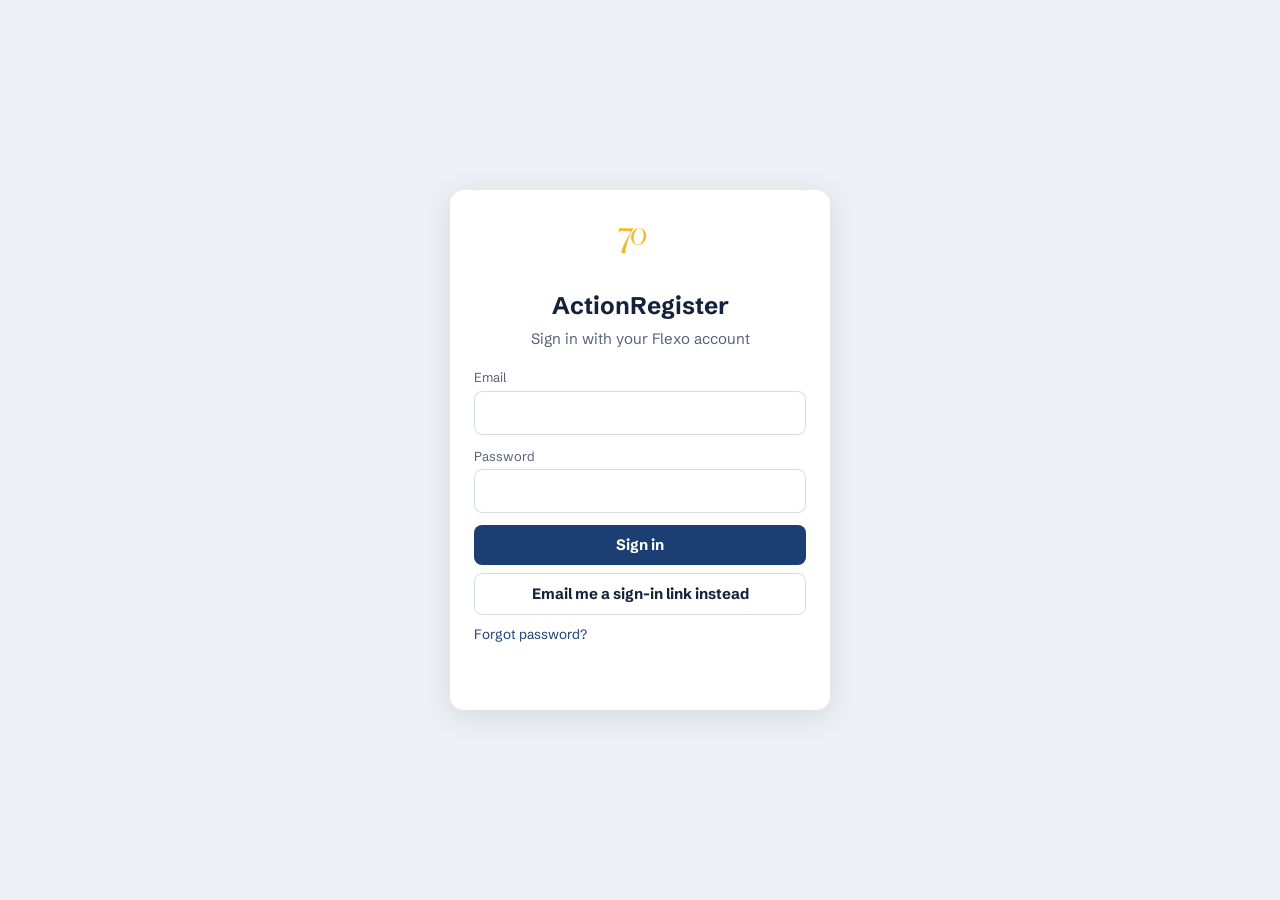
==== index.html @ c4bf1196 "UI improvements: search and shorter lists, clearer check-ins, estimates, Access tick boxes, labelled" ====
<!doctype html>
<html lang="en" data-version="4">
<head>
<meta charset="utf-8">
<meta name="viewport" content="width=device-width, initial-scale=1, viewport-fit=cover">
<meta name="theme-color" content="#1C3F73">
<meta name="apple-mobile-web-app-capable" content="yes">
<meta name="mobile-web-app-capable" content="yes">
<meta name="apple-mobile-web-app-title" content="ActionRegister">
<meta name="description" content="Flexo's register of commitments and actions: plans, deadlines, check-ins and extension requests.">
<title>ActionRegister</title>
<link rel="manifest" href="manifest.webmanifest">
<link rel="apple-touch-icon" href="img/apple-touch-icon.png">
<link rel="icon" type="image/png" href="img/icon-192.png">
<link rel="preconnect" href="https://fonts.googleapis.com">
<link href="https://fonts.googleapis.com/css2?family=Schibsted+Grotesk:wght@400;500;600;700;800&display=swap" rel="stylesheet">
<link rel="stylesheet" href="css/commitments.css?v=4">
<link rel="stylesheet" href="css/app.css?v=2">
</head>
<body>
<div class="ar-loading" id="loadingScreen">Loading…</div>

<!-- Sign-in (shared Flexo accounts) -->
<main class="ar-auth" id="authScreen" hidden>
  <div class="ar-card">
    <img src="img/icon-192.png" alt="" width="56" height="56" class="ar-logo">
    <h1>ActionRegister</h1>
    <p class="ar-sub" id="authSub">Sign in with your Flexo account</p>

    <form id="signInForm">
      <label>Email <input type="email" id="authEmail" autocomplete="username" required></label>
      <label>Password <input type="password" id="authPassword" autocomplete="current-password"></label>
      <button class="btn ar-block" type="submit">Sign in</button>
      <button class="btn ghost ar-block" type="button" id="magicLinkBtn">Email me a sign-in link instead</button>
      <button class="ar-link" type="button" id="forgotBtn">Forgot password?</button>
    </form>

    <form id="newPasswordForm" hidden>
      <label>New password <input type="password" id="newPassword" minlength="8" autocomplete="new-password" required></label>
      <button class="btn ar-block" type="submit">Save new password</button>
    </form>

    <div id="blockedBox" hidden>
      <p id="blockedText" class="ar-blocked"></p>
      <a class="btn ghost ar-block" id="portalLink" href="#">Open the Flexo Portal</a>
      <button class="btn ghost ar-block" type="button" id="blockedSignOut">Sign out</button>
    </div>

    <p class="ar-error" id="authError" role="alert"></p>
    <p class="ar-info" id="authInfo" role="status"></p>
  </div>
</main>

<!-- The app (screens drawn by js/commitments.js) -->
<div id="appShell" hidden>
<div class="wrap">
  <header class="top">
    <div class="bar">
      <div class="brand">
        <svg class="reg" viewBox="0 0 26 26" aria-hidden="true"><circle cx="13" cy="13" r="8" fill="none" stroke="currentColor" stroke-width="2"/><circle cx="13" cy="13" r="3" fill="currentColor"/><path d="M13 1v24M1 13h24" stroke="currentColor" stroke-width="1.6"/></svg>
        ActionRegister
      </div>
      <span id="live" class="live connecting" role="status" aria-live="polite"><i></i>Connecting…</span>
      <label class="who"><span class="who-l">Viewing as</span>
        <select id="me" aria-label="Viewing as"></select>
      </label>
    </div>
    <div class="cmyk" aria-hidden="true"><i style="background:var(--c)"></i><i style="background:var(--m)"></i><i style="background:var(--y)"></i><i style="background:var(--k)"></i></div>
    <nav class="tabs" id="tabs" role="tablist"></nav>
  </header>
  <main id="main"></main>
</div>
</div>

<!-- Account: password and sign out -->
<dialog id="accountDialog" class="ar-dialog">
  <form method="dialog" id="accountForm">
    <h2>Your account</h2>
    <p class="ar-meta" id="accountEmail"></p>
    <label>New password <input type="password" id="accountPassword" minlength="8" autocomplete="new-password"></label>
    <label>Repeat new password <input type="password" id="accountPassword2" minlength="8" autocomplete="new-password"></label>
    <p class="ar-meta">At least 8 characters. It's the same password for every Flexo app. Leave both empty to keep it.</p>
    <p class="ar-error" id="accountError" role="alert"></p>
    <div class="ar-actions">
      <button class="btn ghost" type="button" id="accountSignOut">Sign out</button>
      <span class="ar-spacer"></span>
      <button class="btn ghost" value="cancel" formnovalidate>Cancel</button>
      <button class="btn" value="save" id="accountSave">Save</button>
    </div>
  </form>
</dialog>

<div class="toast" id="toast" role="status" aria-live="polite"></div>

<!-- Served from this site (not a CDN) so sign-in also works on networks that block CDNs. -->
<script src="vendor/supabase-js-2.117.3.min.js"></script>
<script src="config.js?v=1"></script>
<script src="js/cloud.js?v=1"></script>
</body>
</html>
---- css/commitments.css ----
:root{
  --bg:#EDF0F4; --surface:#FFFFFF; --surface2:#F5F7FA; --ink:#15223B; --ink2:#56627A; --line:#D5DBE5;
  --brand:#1C3F73; --brand-ink:#FFFFFF;
  --done:#23784A; --prog:#E0A11B; --todo:#8C97AA; --late:#B8322A; /* darker green/red: readable text (WCAG AA) */
  --done-bg:#E1F3E9; --prog-bg:#FBF0D6; --todo-bg:#ECEFF4; --late-bg:#FBE3E1;
  --c:#00A3E0; --m:#E0197D; --y:#FFD100; --k:#15223B;
  box-sizing:border-box; padding-top:env(safe-area-inset-top,0px); padding-bottom:env(safe-area-inset-bottom,0px);
}
@media (prefers-color-scheme: dark){ :root:not([data-theme="light"]){
  --bg:#0F1726; --surface:#172238; --surface2:#1D2A43; --ink:#E6ECF5; --ink2:#9AA7BE; --line:#2A3955;
  --brand:#8FB3EE; --brand-ink:#0F1726;
  --done-bg:#15352A; --prog-bg:#3A2F12; --todo-bg:#222E45; --late-bg:#3D1C1C; --k:#E6ECF5; --done:#2E9A5F; --late:#CF4239;
}}
:root[data-theme="dark"]{
  --bg:#0F1726; --surface:#172238; --surface2:#1D2A43; --ink:#E6ECF5; --ink2:#9AA7BE; --line:#2A3955;
  --brand:#8FB3EE; --brand-ink:#0F1726;
  --done-bg:#15352A; --prog-bg:#3A2F12; --todo-bg:#222E45; --late-bg:#3D1C1C; --k:#E6ECF5; --done:#2E9A5F; --late:#CF4239;
}
*,*::before,*::after{box-sizing:border-box}
html{scroll-padding-top:env(safe-area-inset-top,0px)}
body{margin:0;background:var(--bg);color:var(--ink);font-family:"Schibsted Grotesk",system-ui,-apple-system,"Segoe UI",Roboto,sans-serif;font-size:15px;line-height:1.45;-webkit-font-smoothing:antialiased}
button,input,select,textarea{font:inherit;color:inherit}
button{cursor:pointer}
:focus-visible{outline:2px solid var(--c);outline-offset:2px}
.wrap{max-width:980px;margin:0 auto;padding:0 14px 90px}

header.top{position:sticky;top:env(safe-area-inset-top,0px);z-index:5;background:var(--bg);padding:12px 0 0}
.bar{display:flex;align-items:center;gap:10px}
.brand{display:flex;align-items:center;gap:9px;font-weight:800;font-size:19px;letter-spacing:-.01em}
.reg{width:26px;height:26px;flex:none}
.cmyk{display:flex;height:3px;margin-top:10px;border-radius:2px;overflow:hidden}
.cmyk i{flex:1}
.who{margin-left:auto;display:flex;align-items:center;gap:6px;font-size:13px;color:var(--ink2)}
.who select{background:var(--surface);border:1px solid var(--line);border-radius:8px;padding:6px 8px;font-weight:600;color:var(--ink);max-width:160px}
nav.tabs{display:flex;gap:4px;margin-top:10px;overflow-x:auto;scrollbar-width:none}
nav.tabs button{border:0;background:transparent;padding:9px 12px;border-radius:8px 8px 0 0;font-weight:600;color:var(--ink2);white-space:nowrap;border-bottom:2px solid transparent}
nav.tabs button[aria-selected="true"]{color:var(--ink);border-bottom-color:var(--brand)}
nav.tabs .n{display:inline-block;min-width:18px;padding:0 5px;margin-left:5px;border-radius:9px;background:var(--late);color:#fff;font-size:11px;line-height:18px;text-align:center}

.notice{margin:12px 0;padding:10px 12px;border-radius:8px;background:var(--prog-bg);font-size:13px}
h2{font-size:17px;margin:22px 0 10px;font-weight:700}
h2 small{font-weight:500;color:var(--ink2);font-size:13px;margin-left:6px}
.muted{color:var(--ink2)}
.panel{background:var(--surface);border:1px solid var(--line);border-radius:12px;padding:14px}

/* Calendar */
.calhead{display:flex;align-items:center;gap:8px;margin:16px 0 10px;flex-wrap:wrap}
.calhead .month{font-size:22px;font-weight:800;letter-spacing:-.02em;min-width:170px}
.iconbtn{width:36px;height:36px;border-radius:8px;border:1px solid var(--line);background:var(--surface);font-size:18px;line-height:1}
.pillbtn{border:1px solid var(--line);background:var(--surface);border-radius:18px;padding:6px 12px;font-size:13px;font-weight:600}
.pillbtn[aria-pressed="true"]{background:var(--brand);color:var(--brand-ink);border-color:var(--brand)}
.calhead select{border:1px solid var(--line);background:var(--surface);border-radius:18px;padding:6px 10px;font-size:13px;font-weight:600}
.legend{display:flex;flex-wrap:wrap;gap:12px;font-size:12px;color:var(--ink2);margin:0 0 10px}
.legend span{display:inline-flex;align-items:center;gap:5px}
.sw{width:10px;height:10px;border-radius:3px;display:inline-block}
.grid{display:grid;grid-template-columns:repeat(7,1fr);gap:3px}
.dow{font-size:11px;font-weight:700;color:var(--ink2);text-align:center;padding:4px 0}
.day{min-height:74px;background:var(--surface);border:1px solid var(--line);border-radius:8px;padding:4px;text-align:left;display:flex;flex-direction:column;gap:2px;overflow:hidden}
.day.pad{background:transparent;border-color:transparent}
.day .dn{font-size:12px;font-weight:700;color:var(--ink2)}
.day.today .dn{color:var(--brand)}
.day.today{border-color:var(--brand);box-shadow:inset 0 0 0 1px var(--brand)}
.day.sel{background:var(--surface2);border-color:var(--ink)}
.day.wk{background:var(--surface2)}
.tag{display:block;font-size:10.5px;font-weight:700;line-height:16px;height:16px;padding:0 4px;border-radius:4px;color:#fff;white-space:nowrap;overflow:hidden;text-overflow:ellipsis}
.tag.act{background:transparent !important;border:1.5px solid;line-height:13px;color:var(--ink)}
.more{font-size:10.5px;color:var(--ink2);font-weight:600}
.s-done{background:var(--done);border-color:var(--done)}
.s-prog{background:var(--prog);border-color:var(--prog)}
.s-todo{background:var(--todo);border-color:var(--todo)}
.s-late{background:var(--late);border-color:var(--late)}
@media (min-width:700px){ .day{min-height:104px;padding:6px} .tag{font-size:11.5px;height:18px;line-height:18px} .tag.act{line-height:15px} }

.daylist{margin-top:14px}
.item{display:flex;gap:10px;padding:10px 0;border-top:1px solid var(--line)}
.item:first-child{border-top:0}
.item .bar4{width:4px;border-radius:2px;flex:none}
.item .t{font-weight:600}
.item .meta{font-size:12.5px;color:var(--ink2);margin-top:2px}
.badge{display:inline-block;font-size:11px;font-weight:700;padding:1px 7px;border-radius:10px;margin-right:4px;white-space:nowrap}
.b-done{background:var(--done-bg);color:var(--done)}
.b-prog{background:var(--prog-bg);color:#835A00}
.b-todo{background:var(--todo-bg);color:var(--ink2)}
.b-late{background:var(--late-bg);color:var(--late)}
.b-link{background:var(--surface2);color:var(--brand);border:1px solid var(--line)}
@media (prefers-color-scheme: dark){ :root:not([data-theme="light"]) .b-prog{color:var(--prog)} }
:root[data-theme="dark"] .b-prog{color:var(--prog)}

/* Manager summary */
.mgr{display:grid;grid-template-columns:minmax(90px,1.2fr) 3fr auto;gap:10px;align-items:center;padding:9px 0;border-top:1px solid var(--line)}
.mgr:first-child{border-top:0}
.mgr .nm{font-weight:600}
.mgr .nm small{display:block;font-weight:400;color:var(--ink2);font-size:12px}
.stack{display:flex;height:12px;border-radius:6px;overflow:hidden;background:var(--todo-bg)}
.stack i{display:block;height:100%}
.mgr .ct{font-size:12px;color:var(--ink2);text-align:right;white-space:nowrap}

.kpis{display:grid;grid-template-columns:repeat(5,1fr);gap:6px}
.kpi{background:var(--surface);border:1px solid var(--line);border-radius:10px;padding:10px 6px;text-align:center;display:flex;flex-direction:column;align-items:center;gap:2px}
.kpi b{font-size:20px;line-height:1.1}
.kpi span{font-size:11px;color:var(--ink2)}
@media (max-width:420px){.kpi b{font-size:17px}.kpi span{font-size:10px}}
.alert{background:var(--surface);border:1px solid var(--line);border-left:4px solid var(--late);border-radius:12px;padding:12px 14px;margin-bottom:10px}
.alert .t{font-weight:650}
.alert .meta{font-size:12.5px;color:var(--ink2);margin-top:3px}
.b-sp{background:#E3ECFA;color:#1C3F73}
.b-op{background:#F6E6F0;color:#9C1B5E}
.b-cm{background:#FFF4CC;color:#7A5B00}
@media (prefers-color-scheme: dark){ :root:not([data-theme="light"]) .b-sp{background:#1E3354;color:#A9C4F2} :root:not([data-theme="light"]) .b-op{background:#43203A;color:#F2A9D0} }
:root[data-theme="dark"] .b-sp{background:#1E3354;color:#A9C4F2}
:root[data-theme="dark"] .b-op{background:#43203A;color:#F2A9D0}
.tag,.more{cursor:pointer}
.tag:hover{filter:brightness(1.1);text-decoration:underline}
.more{text-decoration:underline}
.item{scroll-margin-top:120px;border-radius:8px;transition:background .3s}
.item.flash{animation:flash 2s ease-out}
@keyframes flash{0%,30%{background:var(--prog-bg);box-shadow:0 0 0 6px var(--prog-bg)}100%{background:transparent;box-shadow:none}}
#daylist-head{scroll-margin-top:120px}
.seg{display:inline-flex;border:1px solid var(--line);border-radius:10px;overflow:hidden;flex-wrap:wrap}
.seg button{border:0;background:var(--surface2);padding:8px 14px;font-weight:600;font-size:13px;border-right:1px solid var(--line)}
.seg button:last-child{border-right:0}
.seg button.on{color:#fff}
.seg button.on.s-todo{background:var(--todo)}
.seg button.on.s-prog{background:var(--prog);color:#3a2800}
.seg button.on.s-done{background:var(--done)}
.pgline{display:flex;align-items:center;gap:8px;margin-top:6px}
.pgbar{flex:1;height:8px;border-radius:4px;background:var(--todo-bg);overflow:hidden}
.pgbar i{display:block;height:100%;border-radius:4px}
.prow{display:block;width:100%;text-align:left;background:transparent;border:0;border-top:1px solid var(--line);padding:11px 0}
.prow:first-child{border-top:0}
.prow .pt{font-weight:600}
.prow .meta{font-size:12.5px;color:var(--ink2);margin-top:4px}
.kpis{grid-template-columns:repeat(auto-fit,minmax(90px,1fr)) !important}
.s-none{background:repeating-linear-gradient(135deg,var(--todo-bg) 0 4px,var(--line) 4px 8px);border-color:var(--line);color:var(--ink) !important}
.b-none{background:var(--late-bg);color:var(--late)}
.live{display:inline-flex;align-items:center;gap:6px;font-size:12px;font-weight:600;color:var(--ink2);white-space:nowrap}
.live i{width:8px;height:8px;border-radius:50%;background:var(--todo)}
.live.live i{background:var(--done);box-shadow:0 0 0 0 var(--done);animation:pulse 2s infinite}
.live.offline i{background:var(--late)}
@keyframes pulse{0%{box-shadow:0 0 0 0 rgba(46,154,95,.5)}70%{box-shadow:0 0 0 7px rgba(46,154,95,0)}100%{box-shadow:0 0 0 0 rgba(46,154,95,0)}}
@media (prefers-reduced-motion:reduce){.live.live i{animation:none}}
@media (max-width:560px){.live{order:3;width:100%}.bar{flex-wrap:wrap}}
.b-new{background:var(--c);color:#fff}
.unsaved{font-size:12.5px;font-weight:600;color:#835A00;background:var(--prog-bg);padding:4px 8px;border-radius:6px}
.kpi span + span{font-size:10.5px;margin-top:2px}
button.kpi{font:inherit;color:inherit;cursor:pointer}
.kpi.link:hover{border-color:var(--brand);box-shadow:0 0 0 1px var(--brand)}
.klink{color:var(--brand);font-weight:600;text-decoration:underline}
#list-head{scroll-margin-top:120px}
.sugg{margin-top:8px;padding:10px 12px;border:1px dashed var(--brand);border-radius:10px;background:var(--surface2)}
.srow{display:flex;gap:8px;align-items:center;padding:7px 0;border-top:1px solid var(--line)}
.srow:first-of-type{border-top:0}
.askwrap{position:fixed;inset:0;background:rgba(10,18,32,.45);display:flex;align-items:center;justify-content:center;z-index:30;padding:16px}
.askcard{background:var(--surface);color:var(--ink);border-radius:14px;padding:18px;max-width:420px;width:100%;box-shadow:0 10px 40px rgba(0,0,0,.25)}
.askmsg{font-size:15px;line-height:1.45}
.det{margin-top:6px;padding:8px 10px;background:var(--surface);border:1px solid var(--line);border-radius:8px;font-size:12.5px;display:grid;gap:4px}
.det .muted{font-weight:600;margin-right:4px}
.num{flex:none;min-width:26px;height:26px;padding:0 6px;border-radius:7px;background:var(--brand);color:var(--brand-ink);font-weight:800;font-size:13px;display:inline-flex;align-items:center;justify-content:center;margin-top:4px}
.prow.numbered{display:flex;gap:10px;align-items:flex-start}
.prow .prbody{flex:1;min-width:0}
.b-sub{background:#E6F6FC;color:#006F99}
.spbox{border:1px solid var(--line);border-radius:10px;overflow:hidden}
.sphead{display:flex;gap:10px;align-items:flex-start;width:100%;text-align:left;background:var(--surface2);border:0;padding:12px}
.spbody{padding:12px}
.spcat{scroll-margin-top:120px;border:1px solid var(--brand);border-radius:10px;padding:10px;margin:10px 0;background:var(--surface)}
.spsup{border-top:1px dashed var(--line);padding:10px 0}
.scrollx{overflow-x:auto;-webkit-overflow-scrolling:touch}
.sptable{border-collapse:collapse;font-size:12.5px;width:100%;min-width:max-content}
.sptable th,.sptable td{border:1px solid var(--line);padding:4px 6px;text-align:left;white-space:nowrap}
.sptable th{background:var(--surface2);font-weight:700}
.sptable td .field{padding:4px 6px;font-size:12.5px;min-width:78px;width:100%}
.sptable tr.late td{background:var(--late-bg)}
.files{display:grid;gap:2px}
.frow{display:flex;gap:8px;align-items:center;padding:7px 0;border-top:1px solid var(--line)}
.frow:first-child{border-top:0}
.ficon{flex:none;width:34px;height:34px;border-radius:8px;background:#1D6F42;color:#fff;font-size:10.5px;font-weight:800;display:flex;align-items:center;justify-content:center}
/* Project cards */
.card{background:var(--surface);border:1px solid var(--line);border-radius:12px;margin-bottom:10px;overflow:hidden}
.card.late{border-left:4px solid var(--late)}
.chead{display:flex;gap:12px;align-items:flex-start;width:100%;text-align:left;background:transparent;border:0;padding:14px}
.ring{width:34px;height:34px;flex:none}
.chead .t{font-weight:650;font-size:15.5px;line-height:1.35}
.chead .meta{font-size:12.5px;color:var(--ink2);margin-top:4px;display:flex;flex-wrap:wrap;gap:4px 8px;align-items:center}
.cbody{padding:0 14px 14px;border-top:1px solid var(--line)}
.row{display:flex;gap:8px;flex-wrap:wrap;align-items:center;margin-top:12px}
.row label{font-size:12.5px;font-weight:600;color:var(--ink2)}
.field{border:1px solid var(--line);background:var(--surface2);border-radius:8px;padding:8px 10px;min-width:0}
textarea.field{width:100%;resize:vertical;min-height:56px}
.grow{flex:1 1 180px}
.btn{border:0;background:var(--brand);color:var(--brand-ink);font-weight:700;border-radius:8px;padding:8px 14px}
.btn.ghost{background:transparent;color:var(--ink);border:1px solid var(--line)}
.btn.danger{background:transparent;color:var(--late);border:1px solid var(--line)}
.btn.ok{background:var(--done);color:#fff}
.sub{font-size:13px;font-weight:700;margin:16px 0 4px}
.acts{list-style:none;margin:0;padding:0}
.act{display:grid;grid-template-columns:auto 1fr auto;gap:4px 10px;align-items:start;padding:10px 0;border-top:1px dashed var(--line)}
.act:first-child{border-top:0}
.st{border:0;border-radius:6px;padding:3px 8px;font-size:11.5px;font-weight:700;min-width:74px}
.st.todo{background:var(--todo-bg);color:var(--ink2)}
.st.doing{background:var(--prog-bg);color:#835A00}
.st.done{background:var(--done-bg);color:var(--done)}
.act .txt{font-weight:500}
.act.isdone .txt{text-decoration:line-through;color:var(--ink2)}
.act .ctl{grid-column:2 / 4;display:flex;gap:6px;flex-wrap:wrap;align-items:center;font-size:12.5px}
.act .ctl .field{padding:4px 6px;font-size:12.5px}
.x{border:0;background:transparent;color:var(--ink2);font-size:18px;line-height:1;padding:0 4px}
.chips{display:flex;flex-wrap:wrap;gap:6px;margin-top:6px}
.chip{display:inline-flex;align-items:center;gap:6px;border:1px solid var(--line);background:var(--surface2);border-radius:14px;padding:3px 4px 3px 10px;font-size:12.5px}
.empty{padding:22px;text-align:center;color:var(--ink2);border:1px dashed var(--line);border-radius:12px;background:var(--surface)}
.linkrow{padding:11px 0;border-top:1px solid var(--line)}
.linkrow:first-child{border-top:0}
.flow{display:flex;align-items:center;gap:8px;flex-wrap:wrap;font-weight:600}
.flow .arrow{color:var(--ink2);font-weight:400}
.toast{position:fixed;left:50%;transform:translateX(-50%);bottom:calc(18px + env(safe-area-inset-bottom,0px));background:var(--ink);color:var(--bg);padding:10px 16px;border-radius:10px;font-size:13.5px;max-width:92vw;z-index:20;opacity:0;pointer-events:none;transition:opacity .2s}
.toast.on{opacity:1}
.form{display:grid;gap:10px}
.form .field{width:100%}
@media (prefers-reduced-motion:reduce){*{transition:none !important}}

/* ---- phone polish (the app is used on phones over the company Wi-Fi / VPN) ---- */
@media (max-width:700px){
  .field,.who select,.calhead select,textarea.field,.sptable td .field{font-size:16px}
  .btn{min-height:40px}
  .pillbtn,.iconbtn{min-height:38px}
  .x{min-width:36px;min-height:36px}
  nav.tabs button{padding:12px 14px}
  .st{min-height:32px}
  .chead{padding:12px}
}
@media (max-width:560px){ .mgr{grid-template-columns:1fr} .mgr .ct{text-align:left;white-space:normal} }
@media (max-width:420px){ .wrap{padding:0 10px 90px} .who{font-size:12px} .who select{max-width:130px} }

/* Readability: counts inside a selected filter pill */
.pillbtn[aria-pressed="true"] .muted{color:inherit;opacity:.85}

/* Admin working as someone else ("Viewing as") */
.actas{display:flex;align-items:center;gap:10px;flex-wrap:wrap;margin:10px 0 0;padding:8px 12px;border-radius:10px;background:var(--prog-bg);border:1px solid var(--prog);font-size:13.5px;color:var(--ink)}
.actas span{flex:1 1 220px}
.actas .btn{min-height:34px;padding:5px 12px}

/* Phones: show every tab (wrap instead of scrolling out of sight); month list under the calendar */
@media (max-width:560px){ nav.tabs{flex-wrap:wrap;overflow:visible;gap:0 2px} nav.tabs button{padding:9px 10px} }
h3.agday{font-size:14px;margin:16px 0 6px;color:var(--ink2)}
h3.agday.today{color:var(--ink)}
#daylist-head,h3.agday{scroll-margin-top:var(--hdr,180px)}
@media (max-width:560px){ .actas{flex-wrap:nowrap;padding:6px 10px;font-size:12.5px;margin-top:8px} .actas span{flex:1 1 auto} .actas .btn{min-height:32px;padding:4px 10px;font-size:12.5px;white-space:nowrap} }
.tag.s-prog:not(.act){color:#3a2800}

/* Search and "show more" on long lists */
.searchbar{display:flex;gap:8px;margin:12px 0 4px}
.searchbar .field{flex:1;min-height:40px;background:var(--surface)}
.morebtn{padding:10px 0 8px}
/* Check-in cards: where the project stands, and what the buttons do */
.cinow{font-size:13px;margin-top:6px;padding:6px 10px;border-radius:8px;background:var(--surface2)}
.cihelp{font-size:12.5px;color:var(--ink2);margin-top:6px}
/* Owner's shortcut to add a progress estimate */
.addest{padding:0 0 10px 34px}
.card .addest{padding:0 14px 12px}
.addest .btn{min-height:34px;padding:5px 12px;font-size:13px}
/* Labelled form fields */
label.fl{display:flex;flex-direction:column;gap:4px;font-size:12.5px;font-weight:600;color:var(--ink2)}
label.fl .field{font-weight:400;color:var(--ink)}
.fl2{display:grid;grid-template-columns:1fr 1fr;gap:10px}
@media (max-width:480px){ .fl2{grid-template-columns:1fr} }
/* People: tick boxes show each person's roles at a glance */
.ticks{display:flex;flex-wrap:wrap;gap:6px 18px;margin-top:8px}
.tick{display:inline-flex;align-items:center;gap:6px;font-size:13.5px;min-height:32px;cursor:pointer}
.tick input{width:18px;height:18px;accent-color:var(--brand);cursor:pointer}
.tick input:disabled{cursor:default}
.person.gone .t{color:var(--ink2)}
.cinow{display:-webkit-box;-webkit-line-clamp:3;-webkit-box-orient:vertical;overflow:hidden}
---- css/app.css ----
/* ActionRegister: sign-in screen, account dialog and loading screen (the app's own look is css/commitments.css). */
[hidden] { display: none !important; }
.ar-loading { display: flex; min-height: 100vh; align-items: center; justify-content: center; color: var(--ink2); }
.ar-auth { min-height: 100vh; display: flex; align-items: center; justify-content: center; padding: 24px 16px; background: var(--bg); }
.ar-card { width: min(380px, 100%); background: var(--surface); border-radius: 14px; padding: 28px 24px; box-shadow: 0 6px 30px rgba(10,18,32,.10); text-align: center; }
.ar-logo { border-radius: 12px; }
.ar-card h1 { margin: 10px 0 4px; font-size: 24px; }
.ar-sub { color: var(--ink2); margin: 0 0 18px; }
.ar-card form, .ar-dialog form { text-align: left; }
.ar-card label, .ar-dialog label { display: flex; flex-direction: column; gap: 4px; margin-bottom: 12px; font-size: 13px; color: var(--ink2); }
.ar-card input, .ar-dialog input { border: 1px solid var(--line); border-radius: 8px; padding: 10px; font-size: 15px; color: var(--ink); background: var(--surface); }
.ar-block { display: block; width: 100%; margin-top: 8px; text-align: center; text-decoration: none; line-height: 24px; }
.ar-link { border: none; background: none; color: var(--brand); padding: 10px 0; font-size: 13.5px; }
.ar-error { color: var(--late); font-size: 13.5px; min-height: 1em; margin: 8px 0 0; }
.ar-info { color: var(--done); font-size: 13.5px; margin: 6px 0 0; }
.ar-blocked { line-height: 1.5; margin: 0 0 8px; }
.ar-meta { color: var(--ink2); font-size: 12.5px; margin: 0 0 10px; word-break: break-all; }
.ar-dialog { border: none; border-radius: 12px; padding: 22px; width: min(420px, calc(100vw - 32px)); background: var(--surface); color: var(--ink); box-shadow: 0 10px 40px rgba(0,0,0,.25); }
.ar-dialog::backdrop { background: rgba(10,18,32,.45); }
.ar-dialog h2 { margin: 0 0 6px; font-size: 18px; }
.ar-actions { display: flex; gap: 8px; align-items: center; margin-top: 8px; flex-wrap: wrap; }
.ar-spacer { flex: 1; }
.acct { border: 1px solid var(--line); background: transparent; border-radius: 50%; width: 38px; height: 38px; font-size: 17px; flex-shrink: 0; }
@media (max-width: 560px) { .acct { width: 32px; height: 32px; font-size: 14px; } .who { font-size: 12px; } .who-l { display: none; } }
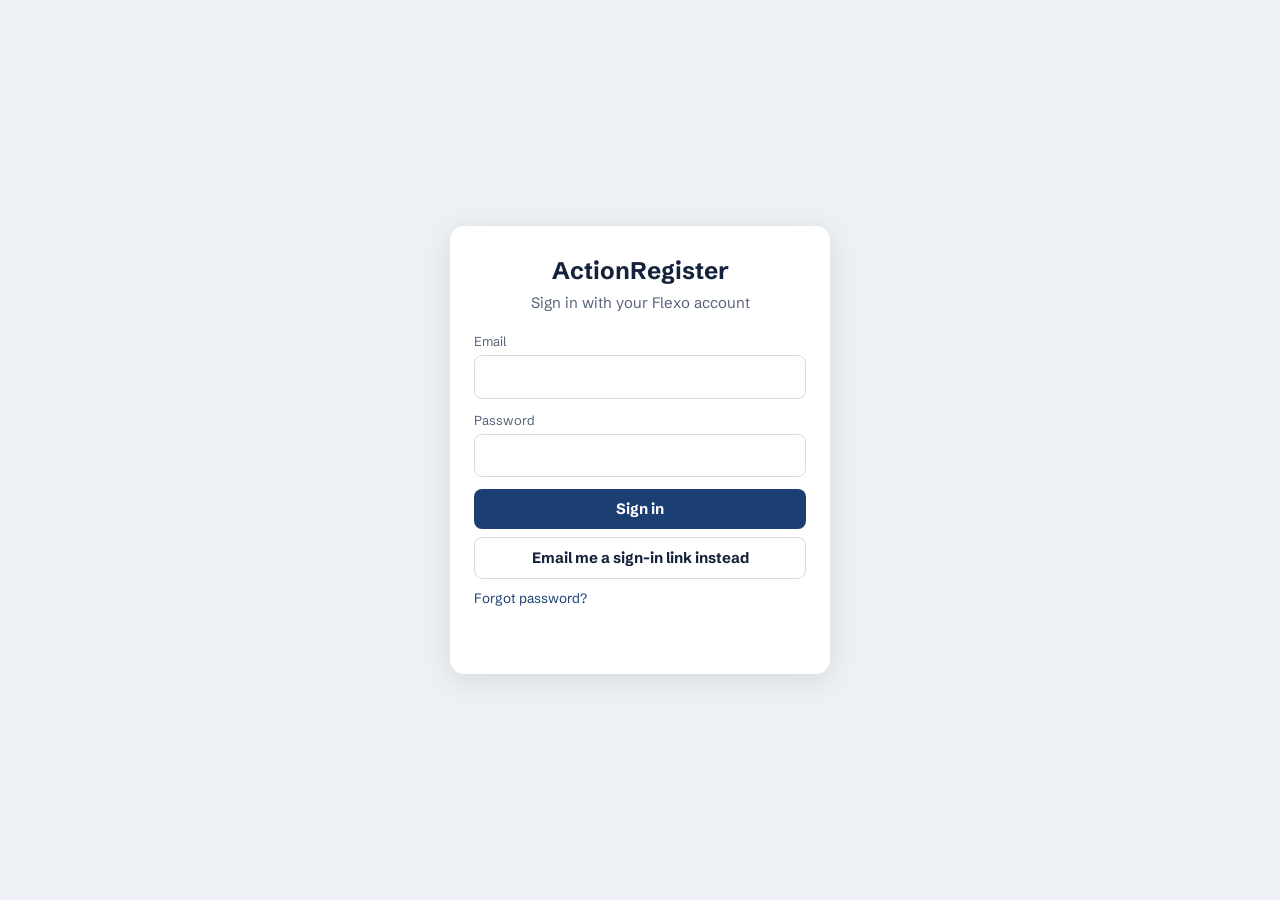
==== commit d49200ae: "Remove the logo from the sign-in screen Co-Authored-By: Claude Opus 5.5 <noreply@anthropic.com> Clau" ====
--- a/index.html
+++ b/index.html
@@ -15,7 +15,7 @@
 <link rel="preconnect" href="https://fonts.googleapis.com">
 <link href="https://fonts.googleapis.com/css2?family=Schibsted+Grotesk:wght@400;500;600;700;800&display=swap" rel="stylesheet">
 <link rel="stylesheet" href="css/commitments.css?v=4">
-<link rel="stylesheet" href="css/app.css?v=2">
+<link rel="stylesheet" href="css/app.css?v=3">
 </head>
 <body>
 <div class="ar-loading" id="loadingScreen">Loading…</div>
@@ -23,7 +23,6 @@
 <!-- Sign-in (shared Flexo accounts) -->
 <main class="ar-auth" id="authScreen" hidden>
   <div class="ar-card">
-    <img src="img/icon-192.png" alt="" width="56" height="56" class="ar-logo">
     <h1>ActionRegister</h1>
     <p class="ar-sub" id="authSub">Sign in with your Flexo account</p>
 
--- a/css/app.css
+++ b/css/app.css
@@ -3,8 +3,7 @@
 .ar-loading { display: flex; min-height: 100vh; align-items: center; justify-content: center; color: var(--ink2); }
 .ar-auth { min-height: 100vh; display: flex; align-items: center; justify-content: center; padding: 24px 16px; background: var(--bg); }
 .ar-card { width: min(380px, 100%); background: var(--surface); border-radius: 14px; padding: 28px 24px; box-shadow: 0 6px 30px rgba(10,18,32,.10); text-align: center; }
-.ar-logo { border-radius: 12px; }
-.ar-card h1 { margin: 10px 0 4px; font-size: 24px; }
+.ar-card h1 { margin: 0 0 4px; font-size: 24px; }
 .ar-sub { color: var(--ink2); margin: 0 0 18px; }
 .ar-card form, .ar-dialog form { text-align: left; }
 .ar-card label, .ar-dialog label { display: flex; flex-direction: column; gap: 4px; margin-bottom: 12px; font-size: 13px; color: var(--ink2); }
